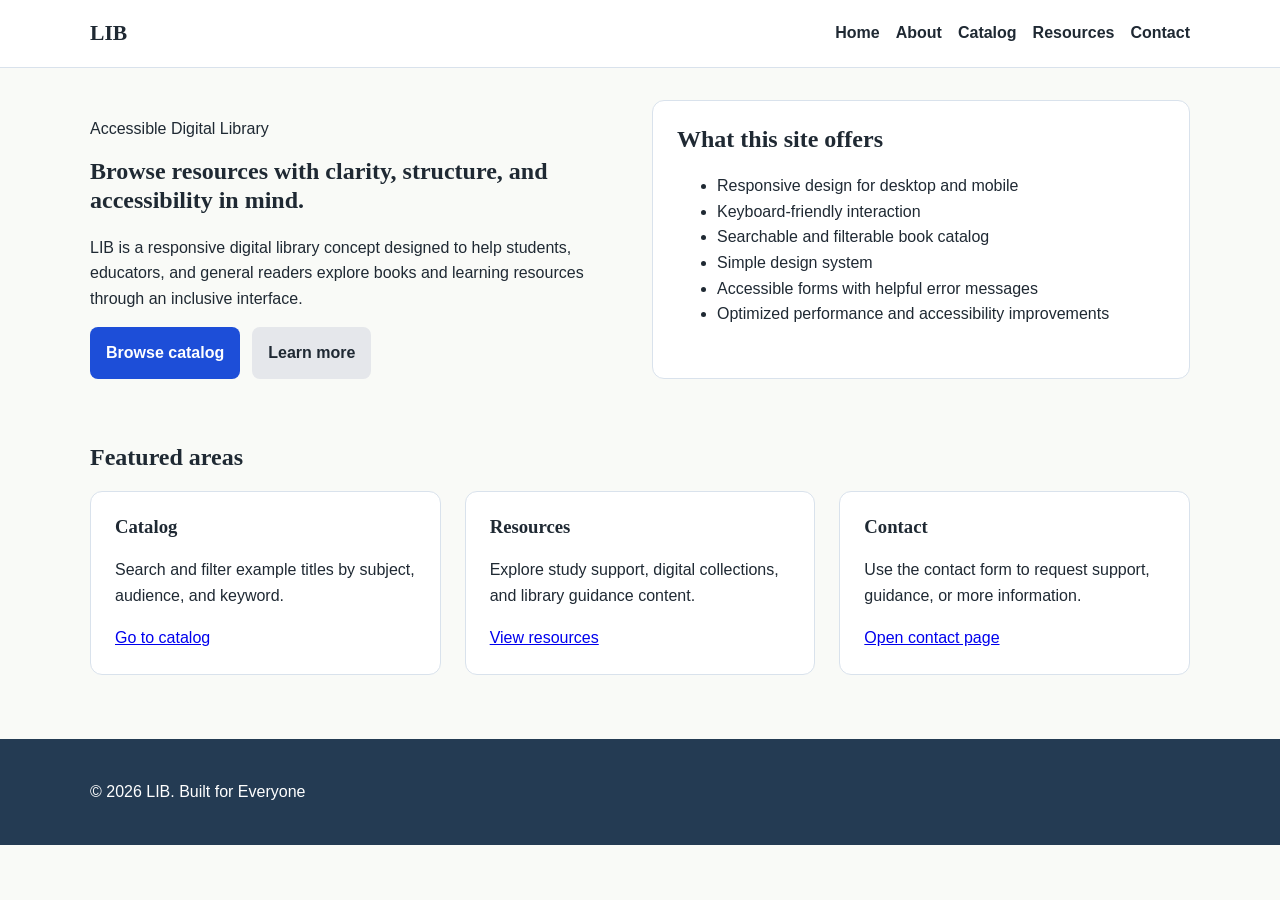
==== index.html @ 4e582633 "Add files via upload" ====
<!DOCTYPE html>
<html lang="en">
<head>
  <meta charset="UTF-8">
  <meta name="viewport" content="width=device-width, initial-scale=1.0">
  <title>LIB | Home</title>
  <meta name="description" content="LIB is an accessible digital library website for browsing, searching, and exploring resources.">
  <link rel="stylesheet" href="styles.css">
</head>
<body>

  <header class="site-header">
    <div class="container header-inner">
      <a class="site-logo" href="index.html">LIB</a>

      <nav class="site-nav" aria-label="Primary">
        <ul class="nav-list">
          <li><a aria-current="page" href="index.html">Home</a></li>
          <li><a href="about.html">About</a></li>
          <li><a href="catalog.html">Catalog</a></li>
          <li><a href="resources.html">Resources</a></li>
          <li><a href="contact.html">Contact</a></li>
        </ul>
      </nav>
    </div>
  </header>

  <main id="main-content">
    <section class="hero">
      <div class="container hero-grid">
        <div>
          <p class="eyebrow">Accessible Digital Library</p>
          <h1>Browse resources with clarity, structure, and accessibility in mind.</h1>
          <p class="lead">
            LIB is a responsive digital library concept designed to help students, educators,
            and general readers explore books and learning resources through an inclusive interface.
          </p>
          <div class="button-row">
            <a class="button" href="catalog.html">Browse catalog</a>
            <a class="button button-secondary" href="about.html">Learn more</a>
          </div>
        </div>

        <div class="hero-card">
          <h2>What this site offers</h2>
          <ul class="feature-list">
            <li>Responsive design for desktop and mobile</li>
            <li>Keyboard-friendly interaction</li>
            <li>Searchable and filterable book catalog</li>
            <li>Simple design system</li>
            <li>Accessible forms with helpful error messages</li>
            <li>Optimized performance and accessibility improvements</li>
          </ul>
        </div>
      </div>
    </section>

    <section class="section">
      <div class="container">
        <h2>Featured areas</h2>
        <div class="card-grid">
          <article class="card">
            <h3>Catalog</h3>
            <p>Search and filter example titles by subject, audience, and keyword.</p>
            <a class="text-link" href="catalog.html">Go to catalog</a>
          </article>

          <article class="card">
            <h3>Resources</h3>
            <p>Explore study support, digital collections, and library guidance content.</p>
            <a class="text-link" href="resources.html">View resources</a>
          </article>

          <article class="card">
            <h3>Contact</h3>
            <p>Use the contact form to request support, guidance, or more information.</p>
            <a class="text-link" href="contact.html">Open contact page</a>
          </article>
        </div>
      </div>
    </section>
  </main>

  <footer class="site-footer">
    <div class="container footer-inner">
      <p>&copy; 2026 LIB. Built for Everyone</p>
    </div>
  </footer>
</body>
</html>
---- styles.css ----
*,
*::before,
*::after {
  box-sizing: border-box;
}

:root {
  --bg: #F9FAF7;
  --surface: #ffffff;
  --text: #1F2933;
  --muted: #52606d;
  --border: #d9e2ec;
  --primary: #1d4ed8;
  --primary-dark: #153eaa;
  --accent: #eaf2ff;
  --footer: #243b53;
  --error: #7F1D1D;

  --space-1: 0.5rem;
  --space-2: 1rem;
  --space-3: 1.5rem;
  --space-4: 2rem;

  --radius: 0.75rem;
}

html {
  scroll-behavior: smooth;
}

body {
  margin: 0;
  background: var(--bg);
  color: var(--text);
  font-family: Arial, Helvetica, sans-serif;
  line-height: 1.6;
}

h1,
h2,
h3,
h4,
h5,
h6 {
  font-family: Georgia, "Times New Roman", Times, serif;
  color: var(--text);
  line-height: 1.2;
  margin-top: 0;
}

p,
li,
a,
label,
input,
select,
textarea,
button {
  font-family: Arial, Helvetica, sans-serif;
}

img {
  max-width: 100%;
  height: auto;
  display: block;
}

.container {
  width: min(1100px, calc(100% - 2rem));
  margin: 0 auto;
}

/* Header */
.site-header {
  position: sticky;
  top: 0;
  background: var(--surface);
  border-bottom: 1px solid var(--border);
  z-index: 100;
}

.header-inner {
  display: flex;
  justify-content: space-between;
  align-items: center;
  gap: var(--space-2);
  padding: var(--space-2) 0;
}

.site-logo {
  font-family: Georgia, "Times New Roman", Times, serif;
  font-size: 1.35rem;
  font-weight: 700;
  color: var(--text);
  text-decoration: none;
}

.nav-list {
  list-style: none;
  display: flex;
  flex-wrap: wrap;
  gap: var(--space-2);
  margin: 0;
  padding: 0;
}

.site-nav a {
  color: var(--text);
  text-decoration: none;
  font-weight: 600;
}

.site-nav a:hover,
.site-nav a:focus-visible,
.text-link:hover,
.text-link:focus-visible {
  color: var(--primary);
  text-decoration: underline;
}

a:focus-visible,
button:focus-visible,
input:focus-visible,
select:focus-visible,
textarea:focus-visible,
summary:focus-visible {
  outline: 3px solid #111827;
  outline-offset: 3px;
}

/* Breadcrumb */
.breadcrumb {
  padding: var(--space-2) 0;
}

.breadcrumb ol {
  list-style: none;
  display: flex;
  flex-wrap: wrap;
  gap: 0.5rem;
  margin: 0;
  padding: 0.5rem 1rem;
  background: var(--accent);
  border-radius: 999px;
}

.breadcrumb li + li::before {
  content: "/";
  margin-right: 0.5rem;
  color: var(--muted);
}

.breadcrumb a {
  color: var(--primary);
  text-decoration: none;
}

/* Global layout = CSS Grid */
main,
.hero,
.section,
.page-header {
  display: grid;
}

.hero,
.section,
.page-header {
  padding: var(--space-4) 0;
}

.section-alt {
  background: #eef4ef;
}

.hero-grid,
.two-column,
.form-layout,
.card-grid,
.filter-panel,
.catalog-list,
.book-card-grid {
  display: grid;
  gap: var(--space-3);
}

.hero-grid,
.two-column,
.form-layout,
.card-grid,
.filter-panel,
.book-card-grid {
  grid-template-columns: 1fr;
}

/* Content components = Flexbox */
.header-inner,
.nav-list,
.button-row,
.book-actions,
.tag-row,
.book-meta,
.dialog-header {
  display: flex;
}

.card,
.hero-card,
.book-card {
  background: var(--surface);
  border: 1px solid var(--border);
  border-radius: var(--radius);
  padding: var(--space-3);
}

.form-group {
  display: flex;
  flex-direction: column;
  gap: 0.5rem;
}

input,
select,
textarea,
button {
  font: inherit;
}

input,
select,
textarea {
  width: 100%;
  padding: 0.8rem;
  border: 1px solid var(--border);
  border-radius: 0.5rem;
  background: #ffffff;
  color: var(--text);
}

.button {
  display: inline-block;
  padding: 0.8rem 1rem;
  border: none;
  border-radius: 0.5rem;
  background: var(--primary);
  color: #ffffff;
  text-decoration: none;
  cursor: pointer;
  font-weight: 700;
}

.button:hover,
.button:focus-visible {
  background: var(--primary-dark);
}

.button-secondary {
  background: #e5e7eb;
  color: var(--text);
}

.button-row,
.book-actions,
.tag-row,
.book-meta {
  flex-wrap: wrap;
  gap: 0.75rem;
}

.book-meta {
  color: var(--muted);
}

.book-cover {
  width: 160px;
  border: 1px solid var(--border);
  border-radius: 0.5rem;
}

.tag {
  display: inline-block;
  padding: 0.25rem 0.7rem;
  background: var(--accent);
  border-radius: 999px;
  font-size: 0.95rem;
}

.error-text {
  color: var(--error);
  min-height: 1.25rem;
}

.contact-status.success {
  color: #166534;
}

.contact-status.error {
  color: var(--error);
}

dialog {
  width: min(700px, calc(100% - 2rem));
  border: none;
  border-radius: var(--radius);
  padding: 0;
}

.dialog-card {
  padding: var(--space-3);
}

.dialog-header {
  justify-content: space-between;
  align-items: center;
  gap: var(--space-2);
  margin-bottom: var(--space-2);
}

.site-footer {
  margin-top: var(--space-4);
  background: var(--footer);
  color: #ffffff;
}

.footer-inner {
  padding: var(--space-3) 0;
}

@media (min-width: 768px) {
  .hero-grid,
  .two-column,
  .form-layout {
    grid-template-columns: repeat(2, 1fr);
  }

  .card-grid {
    grid-template-columns: repeat(3, 1fr);
  }

  .filter-panel {
    grid-template-columns: 2fr 1fr 1fr auto;
    align-items: end;
  }

  .book-card-grid {
    grid-template-columns: 160px 1fr;
    align-items: start;
  }
}

@media print {
  .site-header,
  .site-footer,
  .button,
  .close-dialog {
    display: none !important;
  }

  body {
    background: #ffffff;
    color: #000000;
  }
}
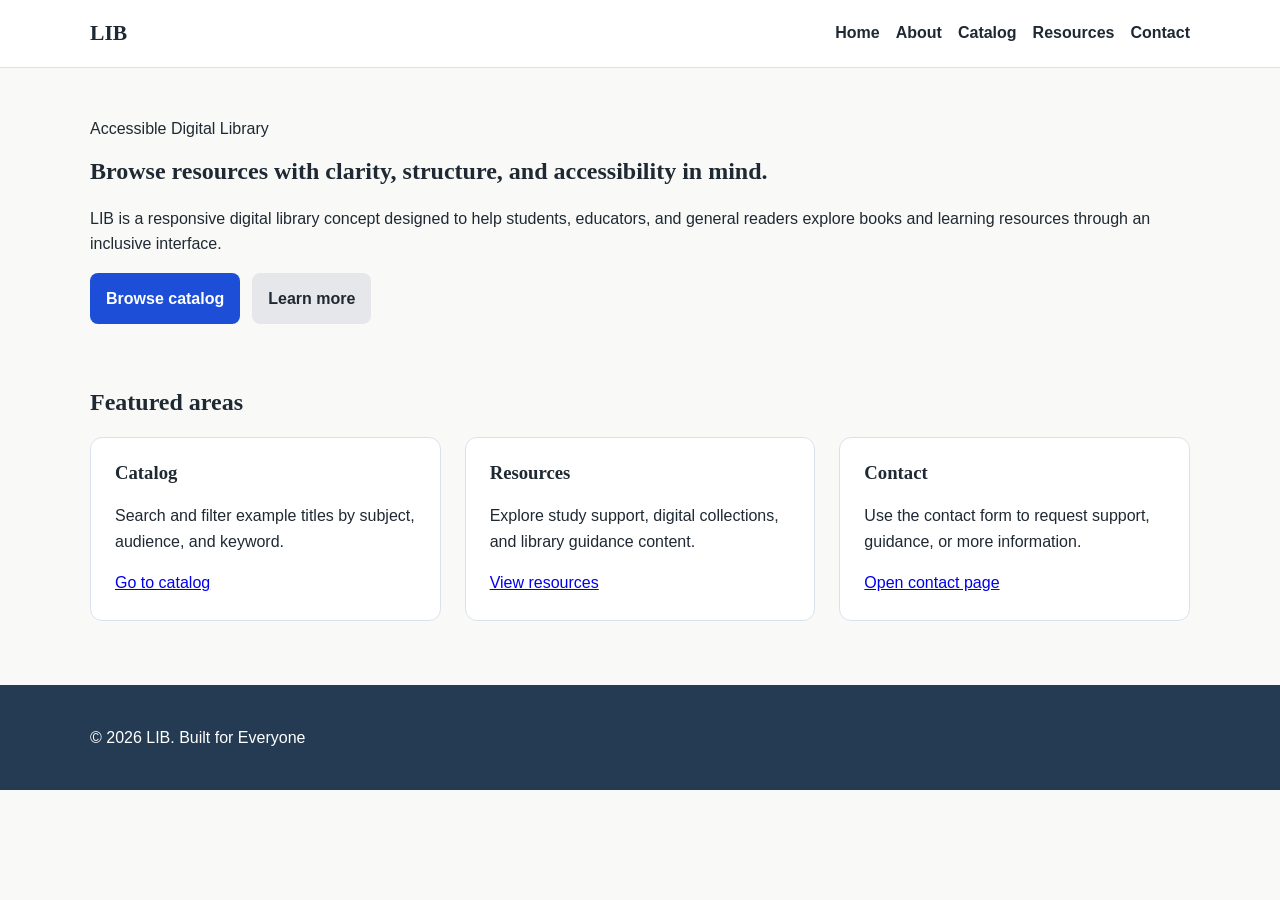
==== commit f7a3431d: "Add files via upload" ====
--- a/index.html
+++ b/index.html
@@ -40,18 +40,6 @@
             <a class="button button-secondary" href="about.html">Learn more</a>
           </div>
         </div>
-
-        <div class="hero-card">
-          <h2>What this site offers</h2>
-          <ul class="feature-list">
-            <li>Responsive design for desktop and mobile</li>
-            <li>Keyboard-friendly interaction</li>
-            <li>Searchable and filterable book catalog</li>
-            <li>Simple design system</li>
-            <li>Accessible forms with helpful error messages</li>
-            <li>Optimized performance and accessibility improvements</li>
-          </ul>
-        </div>
       </div>
     </section>
 
--- a/styles.css
+++ b/styles.css
@@ -327,7 +327,6 @@
 }
 
 @media (min-width: 768px) {
-  .hero-grid,
   .two-column,
   .form-layout {
     grid-template-columns: repeat(2, 1fr);
